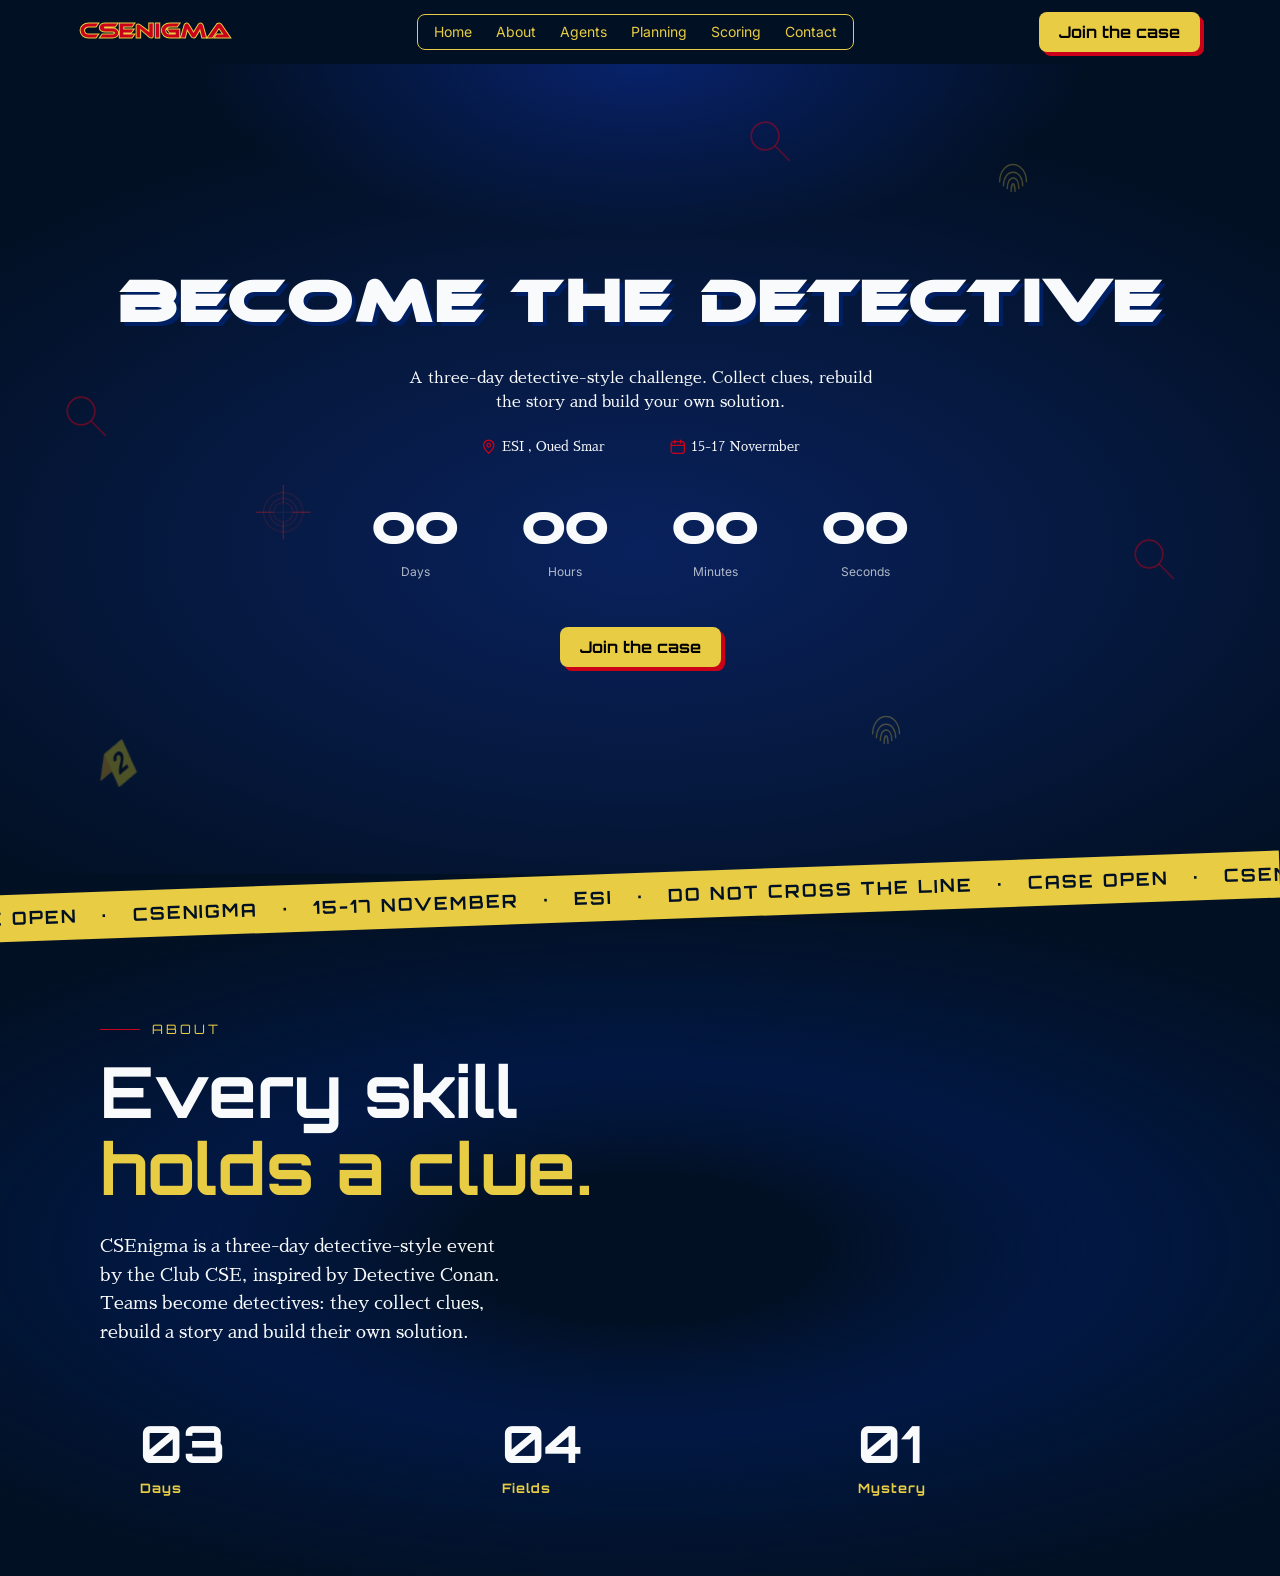
==== index.html @ 3bee9b99 "Adding Wassim Task" ====
<!DOCTYPE html>
<html lang="en">
<head>
  <meta charset="UTF-8">
  <meta name="viewport" content="width=device-width, initial-scale=1.0">
  <title>CSenigma</title>

  <!-- Google Fonts: Sawarabi Mincho (body) -->
  <link rel="preconnect" href="https://fonts.googleapis.com">
  <link rel="preconnect" href="https://fonts.gstatic.com" crossorigin>
  <link href="https://fonts.googleapis.com/css2?family=Sawarabi+Mincho&display=swap" rel="stylesheet">
  <link href="https://fonts.googleapis.com/css2?family=Inter:wght@400;500&family=Orbitron:wght@700&family=Sawarabi+Mincho&display=swap" rel="stylesheet">

  <!-- Shared base styles (owner: lead) -->
  <link rel="stylesheet" href="css/style.css">

  <!-- One CSS file per section (each person edits only their own) -->
  <link rel="stylesheet" href="css/hero.css">
  <link rel="stylesheet" href="css/about.css">
  <link rel="stylesheet" href="css/team.css">
  <link rel="stylesheet" href="css/schedule.css">
  <link rel="stylesheet" href="css/points.css">
  <link rel="stylesheet" href="css/footer.css">
</head>
<body>


 <header id="navbar">
  <a href="#hero" class="logo">CSENIGMA</a>

  <nav class="nav-links">
    <ul>
      <li><a href="#hero">Home</a></li>
      <li><a href="#about">About</a></li>
      <li><a href="#team">Agents</a></li>
      <li><a href="#schedule">Planning</a></li>
      <li><a href="#points">Scoring</a></li>
      <li><a href="#footer">Contact</a></li>
    </ul>
  </nav>

  <a href="#" class="btn-join">Join the case</a>
</header>

 
  <section id="hero">
      <img class="deco scope" src="assets/images/Scope.svg" alt="">
      <img class="deco print" src="assets/images/Print.svg" alt="">
      <img class="deco evidence" src="assets/images/evidence.svg" alt="">
      <img class="deco search" src="assets/images/Search.svg" alt="">


     <h1 class="hero-title">Become The Detective</h1>
     <p class="hero-text">A three-day detective-style challenge. Collect clues, rebuild the story and build your own solution.</p>
     <div class="hero-badges">
        <div class="badge">
          <img src="assets/images/icon-1.svg" alt="">
          <span class="badge-text">ESI , Oued Smar</span>
        </div>
        <div class="badge">
          <img src="assets/images/icon-2.svg" alt="">
          <span class="badge-text">15-17 Novermber</span>
        </div>
     </div>

        <div class="countdown" id="countdown">
            <div class="time-box">
                <span class="time-number" id="days">00</span>
                <span class="time-label">Days</span>
            </div>

            <div class="time-box">
                <span class="time-number" id="hours">00</span>
                <span class="time-label">Hours</span>
            </div>

            <div class="time-box">
                <span class="time-number" id="minutes">00</span>
                <span class="time-label">Minutes</span>
            </div>

            <div class="time-box">
                <span class="time-number" id="seconds">00</span>
                <span class="time-label">Seconds</span>
            </div>
        </div>

     <a href="#" class="btn-join">Join the case</a>

  </section>

  <!-- ===== MARQUEE BANNER ===== -->
  <div id="marquee">
  <div class="marquee-track">
    <div class="marquee-group">
      <span>Case open</span>
      <span>CSEnigma</span>
      <span>15-17 November</span>
      <span>ESI</span>
      <span>Do not cross the line</span>
      <!-- repeat this set 2 more times so the group is wider than the screen -->
    </div>

    <!-- exact copy of the group above -->
    <div class="marquee-group" aria-hidden="true">
      <span>Case open</span>
      <span>CSEnigma</span>
      <span>15-17 November</span>
      <span>ESI</span>
      <span>Do not cross the line</span>
    </div>

    <div class="marquee-group" aria-hidden="true">
      <span>Case open</span>
      <span>CSEnigma</span>
      <span>15-17 November</span>
      <span>ESI</span>
      <span>Do not cross the line</span>
    </div>
  </div>
</div>

  
  <section id="about">
  <div class="about-content">
    <div class="about-eyebrow">
      <span class="about-line"></span>
      <span class="about-tag">About</span>
    </div>

    <h2 class="about-title">
      Every skill <br>
      <span>holds a clue.</span>
    </h2>

    <p class="about-text">
      CSEnigma is a three-day detective-style event by the Club CSE, inspired by Detective Conan. Teams become detectives: they collect clues, rebuild a story and build their own solution.
    </p>
  </div>

   <img class="about-image" src="assets/images/conan-family.png" alt="Detective Conan characters">

  <div class="about-stats">
    <div class="stat">
      <span class="stat-number">03</span>
      <span class="stat-label">Days</span>
    </div>
    <div class="stat">
      <span class="stat-number">04</span>
      <span class="stat-label">Fields</span>
    </div>
    <div class="stat">
      <span class="stat-number">01</span>
      <span class="stat-label">Mystery</span>
    </div>
  </div>
</section>

  
  <section id="team"></section>

  
  <section id="schedule"></section>

  
  <section id="points"></section>

  
  <footer id="footer"></footer>

  <script src="js/countdown.js"></script>
</body>
</html>
---- css/style.css ----
@font-face {
  font-family: 'Ethnocentric';
  src: url('../assets/fonts/Ethnocentric V2.woff2') format('woff2');
  font-display: swap;
}

:root {
   --bg: #021023;
  --blue: #012063;
  --yellow: #E7CC44;
  --red: #CB0119;
  --text: #F8FAFC;
  --font-title: 'Ethnocentric', sans-serif;
  --font-body: 'Sawarabi Mincho', serif;
  --font-nav: 'Inter', sans-serif;
  --font-btn: 'Orbitron', sans-serif;
}
* { margin: 0; padding: 0; box-sizing: border-box; }
body { background: var(--bg); color: var(--text); font-family: var(--font-body); }
html { scroll-behavior: smooth; }
---- css/hero.css ----
/* hero styles */
#navbar {
  position: sticky;
  top: 0;
  z-index: 100;
  display: flex;
  justify-content: space-between;
  align-items: center;
  padding: 12px 80px;
  background: var(--bg);
}
.logo {
  font-family: var(--font-title);
  font-size: 20px;
  color: var(--red);
  -webkit-text-stroke: 1px var(--yellow);
  text-decoration: none;
}
.nav-links {
  border: 1px solid var(--yellow);
  border-radius: 8px;
  padding: 8px 4px;
}
.nav-links ul {
  display: flex;
  gap: 0px;
  list-style: none;
}
.nav-links a {
  font-family: var(--font-nav);
  color: var(--yellow);
  text-decoration: none;
  font-size: 14px;
  padding: 6px 12px;
  border-radius: 6px;

  background-image: linear-gradient(var(--yellow), var(--yellow));
  background-repeat: no-repeat;
  background-position: bottom;
  background-size: 100% 0%;

  transition: background-size 0.3s ease, color 0.3s ease;
}

.nav-links a:hover {
  background-size: 100% 100%;
  color: #000;
}
.btn-join {
  font-family: var(--font-btn);
  background: var(--yellow);
  color: #000;
  font-weight: bold;
  padding: 10px 20px;
  border-radius: 8px;
  text-decoration: none;
  box-shadow: 4px 4px 0 var(--red);
  transition: box-shadow 0.2s ease, background 0.2s ease;
}

.btn-join:hover {
  box-shadow: 2px 2px 0 var(--red);
  background: var(--red);
  color: var(--yellow);
}

#hero {
  position: relative;
  overflow: hidden;
    background:
    radial-gradient(ellipse 50% 30% at 50% 0%, rgba(10, 42, 138, 0.7), transparent 70%),
    radial-gradient(ellipse 100% 80% at 50% 60%, rgba(20, 60, 180, 0.4), transparent 70%),
    var(--bg);
  display: flex;
  min-height: 90vh;
  flex-direction: column;
  justify-content: center;
  align-items: center;
  gap: 24px;
  text-align: center;
  padding: 40px 20px;
}
.deco {
  position: absolute;
  pointer-events: none;
  z-index: 0;
}
.deco.scope {
  top: 52%;
  left: 20%;
  width: 55px;
}

.deco.search {
  top: 6%;
  left: 58%;
  width: 56px;
}

.deco.print {
  top: 11%;
  right: 19%;
  width: 47px;
}

.deco.evidence {
  top: 83%;
  left: 6.5%;
  width: 63px;
}

/* Extra marks used in the reference composition. */
#hero::before,
#hero::after {
  content: "";
  position: absolute;
  pointer-events: none;
  z-index: 0;
  background-repeat: no-repeat;
  background-size: contain;
}

#hero::before {
  top: 40%;
  left: 4.5%;
  width: 56px;
  height: 56px;
  background-image: url("../assets/images/Search.svg");
}

#hero::after {
  inset: 0;
  background-image:
    url("../assets/images/Search.svg"),
    url("../assets/images/Print.svg");
  background-size: 56px 56px, 47px 47px;
  background-position: 92% 62%, 70% 84%;
}
.hero-title {
  font-family: var(--font-title);
  font-size: clamp(28px, 5vw, 56px);
  text-transform: uppercase;
  color: var(--text);

  letter-spacing: 4px;
  text-shadow: 4px 4px 0 var(--blue);
}
.hero-text {
  max-width: 480px;
  font-size: 16px;
  line-height: 1.5;

}

.hero-badges {
  display: flex;
  gap: 64px;
}

.badge {
  display: flex;
  align-items: center;
  gap: 4px;
  font-size: 13px;
}

.badge img {
  width: 18px;
  height: 18px;
}

#countdown {
  display: flex;
  gap: 64px;
  padding: 24px;
}

.time-box {
  display: flex;
  flex-direction: column;
  align-items: center;
  gap: 4px;
}
.time-number {
  font-size: clamp(28px, 4vw, 44px);
  font-family: var(--font-title);
  color: var(--text);
}
.time-label {
  font-size: 12px;
  font-family: var(--font-nav);
  color: var(--text);
  opacity: 0.7;
}

#marquee {
  background: var(--yellow);
  transform: rotate(-2deg);
  width: 105%;
  margin-left: -5%;
  padding: 12px 0;
  overflow: hidden;
  position: relative;
  z-index: 5;
}
.marquee-track {
  display: flex;
  width: max-content;
  animation: scroll 25s linear infinite;
}
@keyframes scroll {
  from { transform: translateX(0); }
  to   { transform: translateX(-33.3333%); }
}

.marquee-group {
  display: flex;
  flex-shrink: 0;
}
.marquee-group span {
  font-family: var(--font-btn);
  font-weight: 700;
  font-size: 18px;
  text-transform: uppercase;
  letter-spacing: 2px;
  color: var(--bg);
  white-space: nowrap;
  padding-right: 24px;
}

.marquee-group span::after {
  content: "·";
  margin-left: 24px;
}

#about {
  position: relative;
  overflow: hidden;
  background:
    radial-gradient(ellipse 35% 28% at 50% 50%, var(--bg) 0%, var(--bg) 40%, transparent 100%),
    radial-gradient(ellipse 70% 55% at 50% 50%, var(--blue) 0%, transparent 100%),
    var(--bg);
  display: grid;
  grid-template-columns: minmax(0, 1.15fr) minmax(0, 0.85fr);
  align-items: start;
  gap: 24px 0;
  padding: 100px 0 80px 100px;
}
.about-eyebrow {
  display: flex;
  align-items: center;
  gap: 12px;
  margin-bottom: 16px;
}

.about-line {
  width: 40px;
  height: 1px;
  background: var(--red);
}

.about-tag {
  font-family: var(--font-btn);
  font-size: 13px;
  letter-spacing: 3px;
  text-transform: uppercase;
  color: var(--yellow);
}
.about-title {
  font-family: var(--font-btn);
  font-size: clamp(40px, 5.5vw, 80px);
  line-height: 1.1;
  color: var(--text);
  margin-bottom: 24px;
}

.about-title span {
  color: var(--yellow);
}

.about-text {
  max-width: 420px;
  font-size: 18px;
  line-height: 1.6;
}
.about-image {
  display: block;
  position: absolute;
  top: -78px;
  right: 0;
  width: 42.5%;
  max-width: 520px;
  height: auto;
}
.about-stats {
  grid-column: 1 / -1;
  display: flex;
  justify-content: space-between;
  padding-right: 30%;
  padding-left: 40px;
  margin-top: 40px;
}

.stat {
  display: flex;
  flex-direction: column;
  align-items: flex-start;
  gap: 5px;
}

.stat-number {
  font-family: var(--font-btn);
  font-weight: 700;
  font-size: clamp(32px, 4vw, 56px);
  color: var(--text);
}

.stat-label {
  font-family: var(--font-btn);
  font-weight: 700;
  font-size: 13px;
  letter-spacing: 1px;
  color: var(--yellow);
}
---- css/about.css ----
/* about styles */
---- css/schedule.css ----
/* shedule styles */
---- css/points.css ----
/* points styles */
---- css/footer.css ----
/* footer styles */
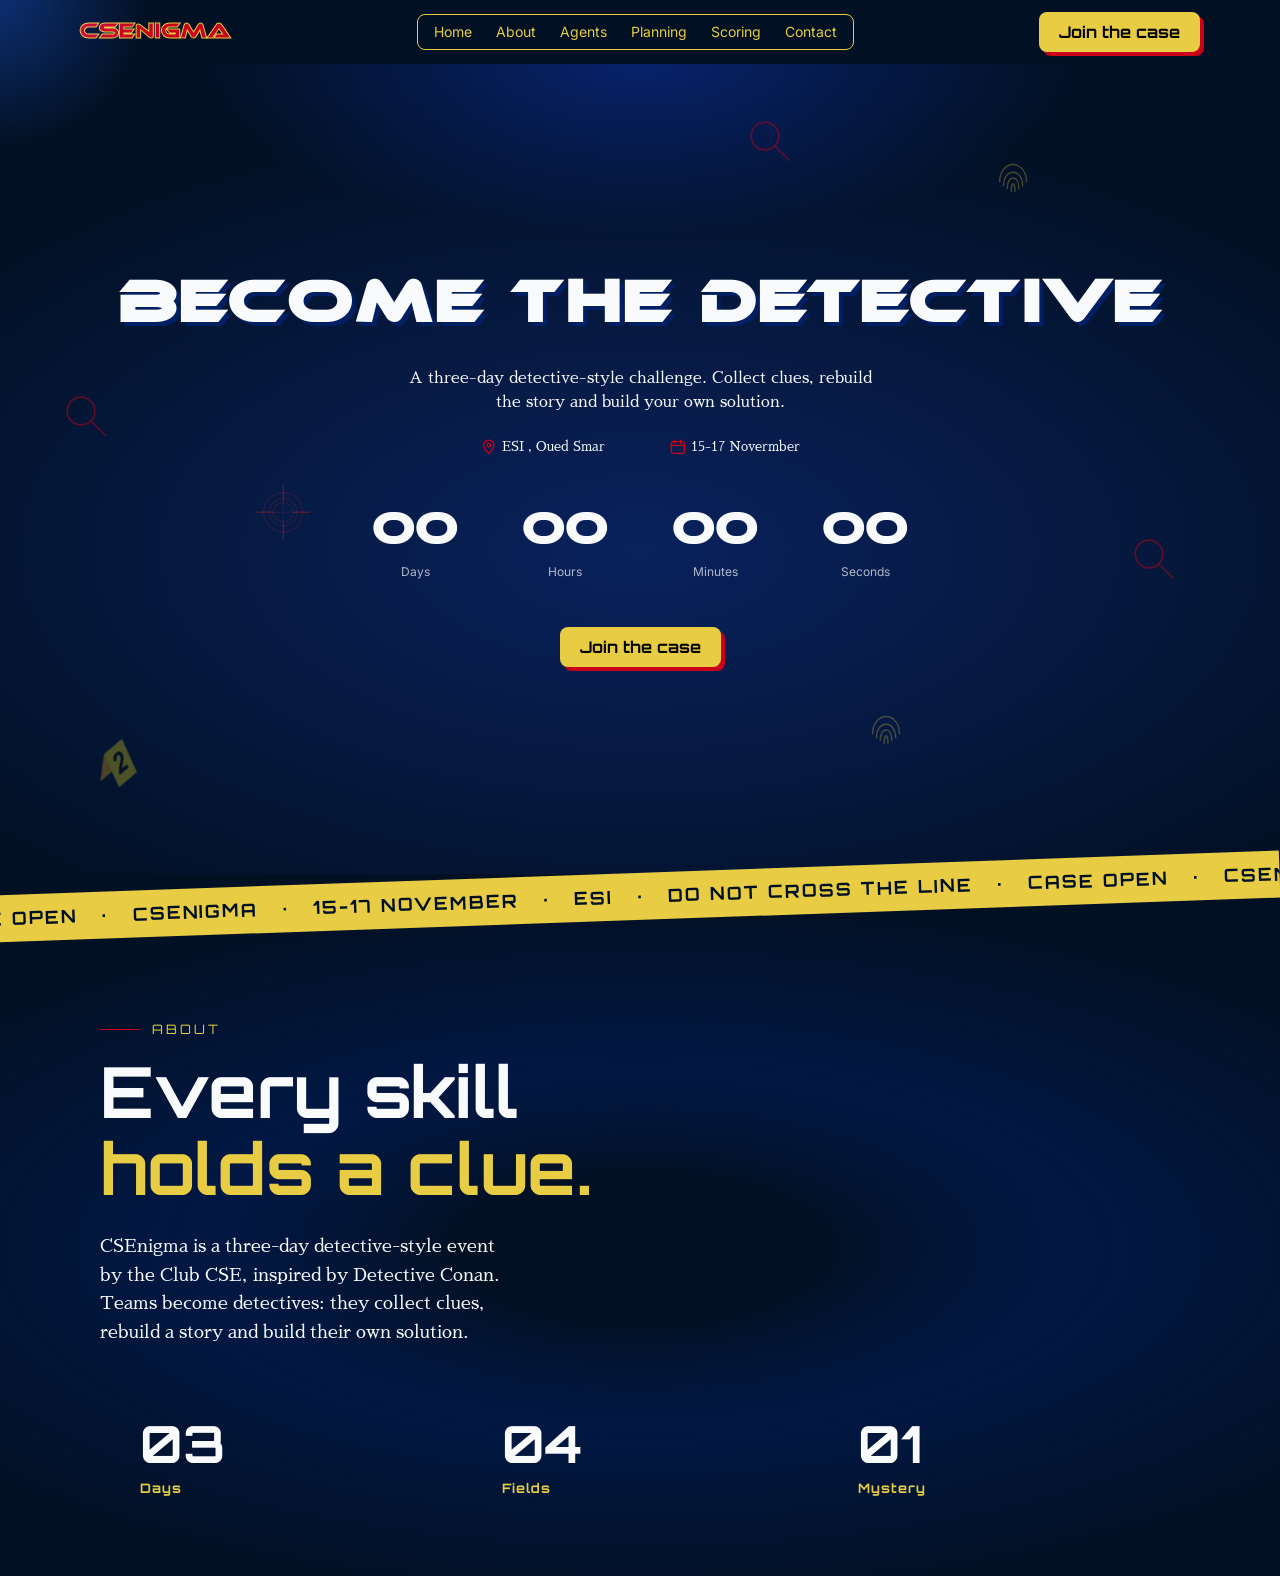
==== commit 72d6dc0b: "Adding cursor glowing" ====
--- a/index.html
+++ b/index.html
@@ -24,6 +24,7 @@
 </head>
 <body>
 
+   <div class="cursor-glow"></div>
 
  <header id="navbar">
   <a href="#hero" class="logo">CSENIGMA</a>
@@ -169,5 +170,6 @@
   <footer id="footer"></footer>
 
   <script src="js/countdown.js"></script>
+  <script src="js/cursor.js"></script>
 </body>
 </html>
--- a/css/style.css
+++ b/css/style.css
@@ -17,4 +17,17 @@
 }
 * { margin: 0; padding: 0; box-sizing: border-box; }
 body { background: var(--bg); color: var(--text); font-family: var(--font-body); }
-html { scroll-behavior: smooth; }+html { scroll-behavior: smooth; }
+.cursor-glow {
+  position: fixed;
+  top: 0;
+  left: 0;
+  width: 300px;
+  height: 300px;
+  border-radius: 50%;
+  background: radial-gradient(circle, rgba(30, 92, 255, 0.35), transparent 70%);
+  pointer-events: none;
+  transform: translate(-50%, -50%);
+  z-index: 9999;
+  mix-blend-mode: screen;
+}
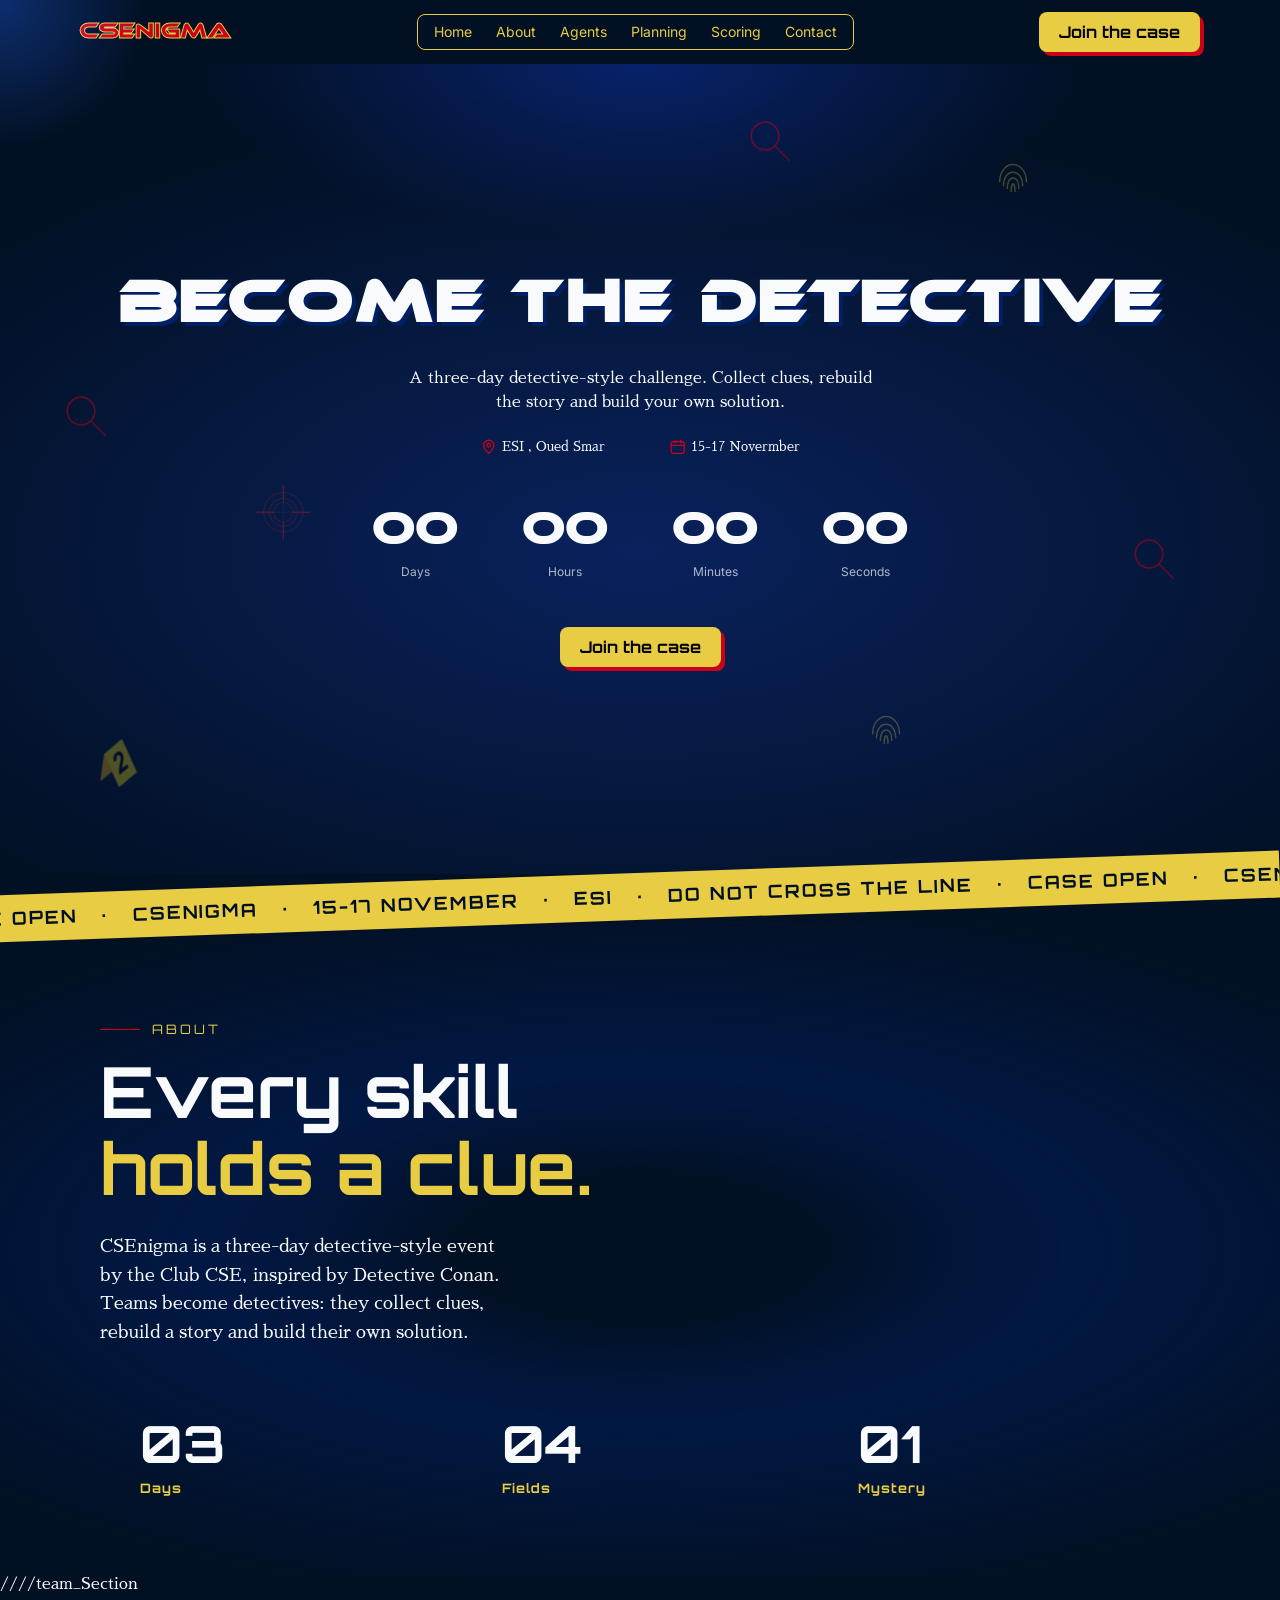
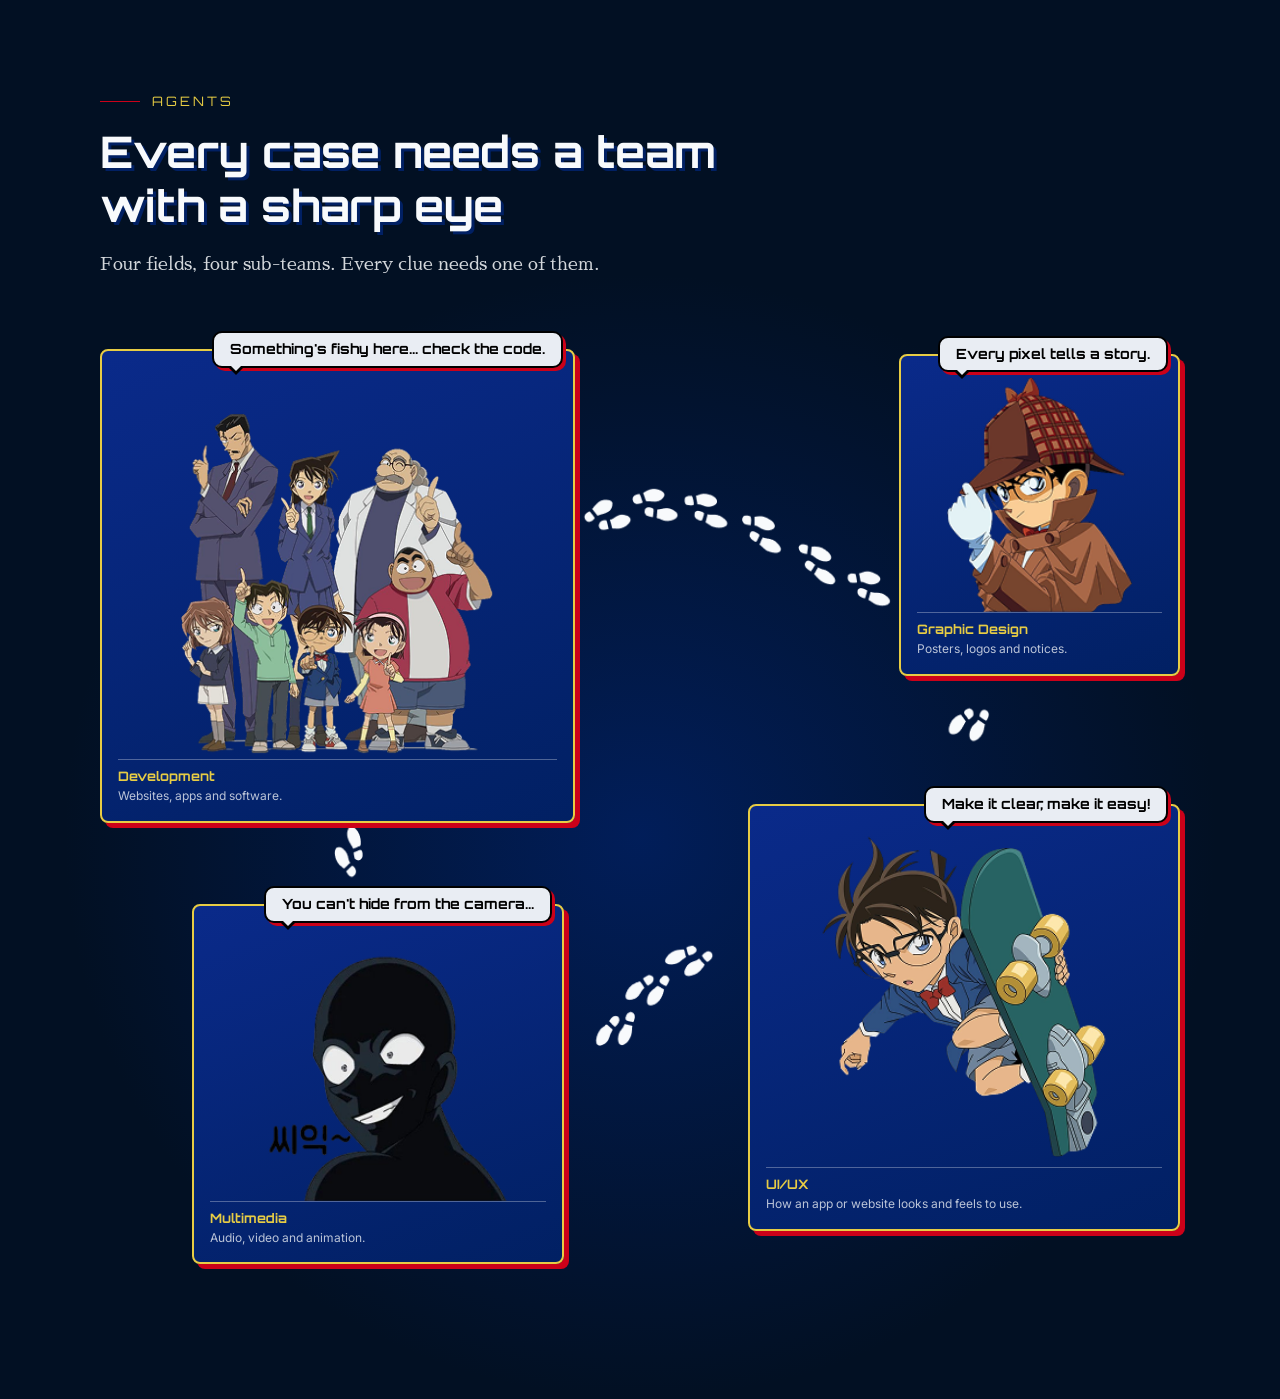
==== commit 72da043f: "Add team section with agent cards and related images" ====
--- a/index.html
+++ b/index.html
@@ -157,10 +157,52 @@
   </div>
 </section>
 
-  
-  <section id="team"></section>
-
-  
+ ////team_Section 
+ <section id="team">
+  <div class="team-inner">
+    <div class="team-head">
+      <div class="team-eyebrow">
+        <span class="team-line"></span>
+        <span class="team-tag">Agents</span>
+      </div>
+      <h2 class="team-title">Every case needs a team<br>with a sharp eye</h2>
+      <p class="team-sub">Four fields, four sub-teams. Every clue needs one of them.</p>
+    </div>
+
+    <div class="team-board">
+      <img class="team-steps" src="assets/images/footSteps_Bg.png" alt="">
+
+      <article class="agent-card agent-dev">
+        <p class="agent-bubble">Something's fishy here... check the code.</p>
+        <div class="agent-art"><img src="assets/images/Develepment.png" alt="Development team"></div>
+        <h3 class="agent-name">Development</h3>
+        <p class="agent-desc">Websites, apps and software.</p>
+      </article>
+
+      <article class="agent-card agent-design">
+        <p class="agent-bubble">Every pixel tells a story.</p>
+        <div class="agent-art"><img src="assets/images/Graphic_Design.png" alt="Graphic design team"></div>
+        <h3 class="agent-name">Graphic Design</h3>
+        <p class="agent-desc">Posters, logos and notices.</p>
+      </article>
+
+      <article class="agent-card agent-uiux">
+        <p class="agent-bubble">Make it clear, make it easy!</p>
+        <div class="agent-art"><img src="assets/images/UIUX_png.png" alt="UI/UX team"></div>
+        <h3 class="agent-name">UI/UX</h3>
+        <p class="agent-desc">How an app or website looks and feels to use.</p>
+      </article>
+
+      <article class="agent-card agent-media">
+        <p class="agent-bubble">You can't hide from the camera...</p>
+        <div class="agent-art"><img src="assets/images/Multimedia.png" alt="Multimedia team"></div>
+        <h3 class="agent-name">Multimedia</h3>
+        <p class="agent-desc">Audio, video and animation.</p>
+      </article>
+    </div>
+  </div>
+ </section>
+
   <section id="schedule"></section>
 
   
--- a/css/team.css
+++ b/css/team.css
@@ -0,0 +1,205 @@
+/* ============================================
+   TEAM / AGENTS SECTION
+   ============================================ */
+
+#team {
+  position: relative;
+  overflow: hidden;
+  padding: 100px 100px 120px; /* same left padding as the About section */
+  background:
+    radial-gradient(ellipse 45% 40% at 50% 60%, rgba(1, 32, 99, 0.85), transparent 100%),
+    var(--bg);
+}
+
+.team-inner {
+  width: 100%;
+  max-width: none;
+  margin: 0;
+}
+
+/* ---------- Heading ---------- */
+.team-head {
+  margin-bottom: 56px;
+  text-align: left;
+}
+
+.team-eyebrow {
+  display: flex;
+  align-items: center;
+  gap: 12px;
+  margin-bottom: 16px;
+}
+
+.team-line {
+  width: 40px;
+  height: 1px;
+  background: var(--red);
+}
+
+.team-tag {
+  font-family: var(--font-btn);
+  font-size: 13px;
+  letter-spacing: 3px;
+  text-transform: uppercase;
+  color: var(--yellow);
+}
+
+.team-title {
+  font-family: var(--font-btn);
+  font-size: clamp(26px, 3.4vw, 44px);
+  line-height: 1.25;
+  color: var(--text);
+  text-shadow: 3px 3px 0 var(--blue);
+  margin-bottom: 20px;
+}
+
+.team-sub {
+  font-size: 18px;
+  opacity: 0.85;
+}
+
+/* ---------- Board ---------- */
+.team-board {
+  position: relative;
+  width: 100%;
+  max-width: 1100px;
+  margin: 0 auto;
+  aspect-ratio: 535 / 470;
+}
+
+/* footprints image sits behind the cards */
+.team-steps {
+  position: absolute;
+  left: 21.5%;
+  top: 16%;
+  width: 61%;
+  height: auto;
+  pointer-events: none;
+  z-index: 0;
+}
+
+/* ---------- Card ---------- */
+.agent-card {
+  position: absolute;
+  z-index: 1;
+  display: flex;
+  flex-direction: column;
+  padding: 14px 16px 16px;
+  text-align: left;
+  background: linear-gradient(160deg, #0a2a8a 0%, var(--blue) 100%);
+  border: 2px solid var(--yellow);
+  border-radius: 8px;
+  box-shadow: 5px 5px 0 var(--red);
+  transition: transform 0.25s ease, box-shadow 0.25s ease;
+}
+
+.agent-card:hover {
+  transform: translate(2px, 2px);
+  box-shadow: 3px 3px 0 var(--red);
+}
+
+/* image area with the thin line under it */
+.agent-art {
+  position: relative;
+  flex: 1;
+  min-height: 0;
+  margin-top: 8px;
+  margin-bottom: 8px;
+  border-bottom: 1px solid rgba(255, 255, 255, 0.3);
+}
+
+.agent-art img {
+  position: absolute;
+  inset: 0;
+  width: 100%;
+  height: 100%;
+  object-fit: contain;
+}
+
+.agent-name {
+  font-family: var(--font-btn);
+  font-size: 13px;
+  color: var(--yellow);
+  margin-bottom: 4px;
+}
+
+.agent-desc {
+  font-family: var(--font-nav);
+  font-size: 12px;
+  color: var(--text);
+  opacity: 0.75;
+  line-height: 1.4;
+}
+
+/* ---------- Speech bubble ---------- */
+.agent-bubble {
+  position: absolute;
+  top: -20px;
+  right: 10px;
+  z-index: 2;
+  padding: 8px 16px;
+  background: #e9edf3;
+  color: #000;
+  font-family: var(--font-btn);   /* Orbitron, same as the reference */
+  font-weight: 700;
+  font-size: 14px;
+  line-height: 1.2;
+  white-space: nowrap;
+  border: 2px solid #000;
+  border-radius: 10px;
+  box-shadow: 3px 3px 0 var(--red);
+}
+
+.agent-bubble::after {
+  content: "";
+  position: absolute;
+  bottom: -9px;
+  left: 14px;
+  border: 8px solid transparent;
+  border-top-color: #000;         /* black outline for the tail */
+  border-bottom: 0;
+}
+
+.agent-bubble::before {
+  content: "";
+  position: absolute;
+  bottom: -5px;
+  left: 16px;
+  z-index: 1;
+  border: 6px solid transparent;
+  border-top-color: #e9edf3;      /* light fill on top of the outline */
+  border-bottom: 0;
+}
+
+/* ---------- Positions (same layout as the design) ---------- */
+.agent-dev    { left: 0;    top: 2%;    width: 44%;   height: 50%; }
+.agent-design { left: 74%;  top: 2.5%;  width: 26%;   height: 34%; }
+.agent-uiux   { left: 60%;  top: 50%;   width: 40%;   height: 45%; }
+.agent-media  { left: 8.5%; top: 60.5%; width: 34.5%; height: 38%; }
+
+/* ---------- Mobile: stack the cards ---------- */
+@media (max-width: 900px) {
+  #team {
+    padding: 70px 24px 80px;
+  }
+
+  .team-board {
+    aspect-ratio: auto;
+    display: flex;
+    flex-direction: column;
+    gap: 44px;
+  }
+
+  .team-steps {
+    display: none;
+  }
+
+  .agent-card {
+    position: relative;
+    inset: auto;
+    width: 100%;
+    max-width: 380px;
+    height: 340px;
+    margin: 0 auto;
+  }
+}
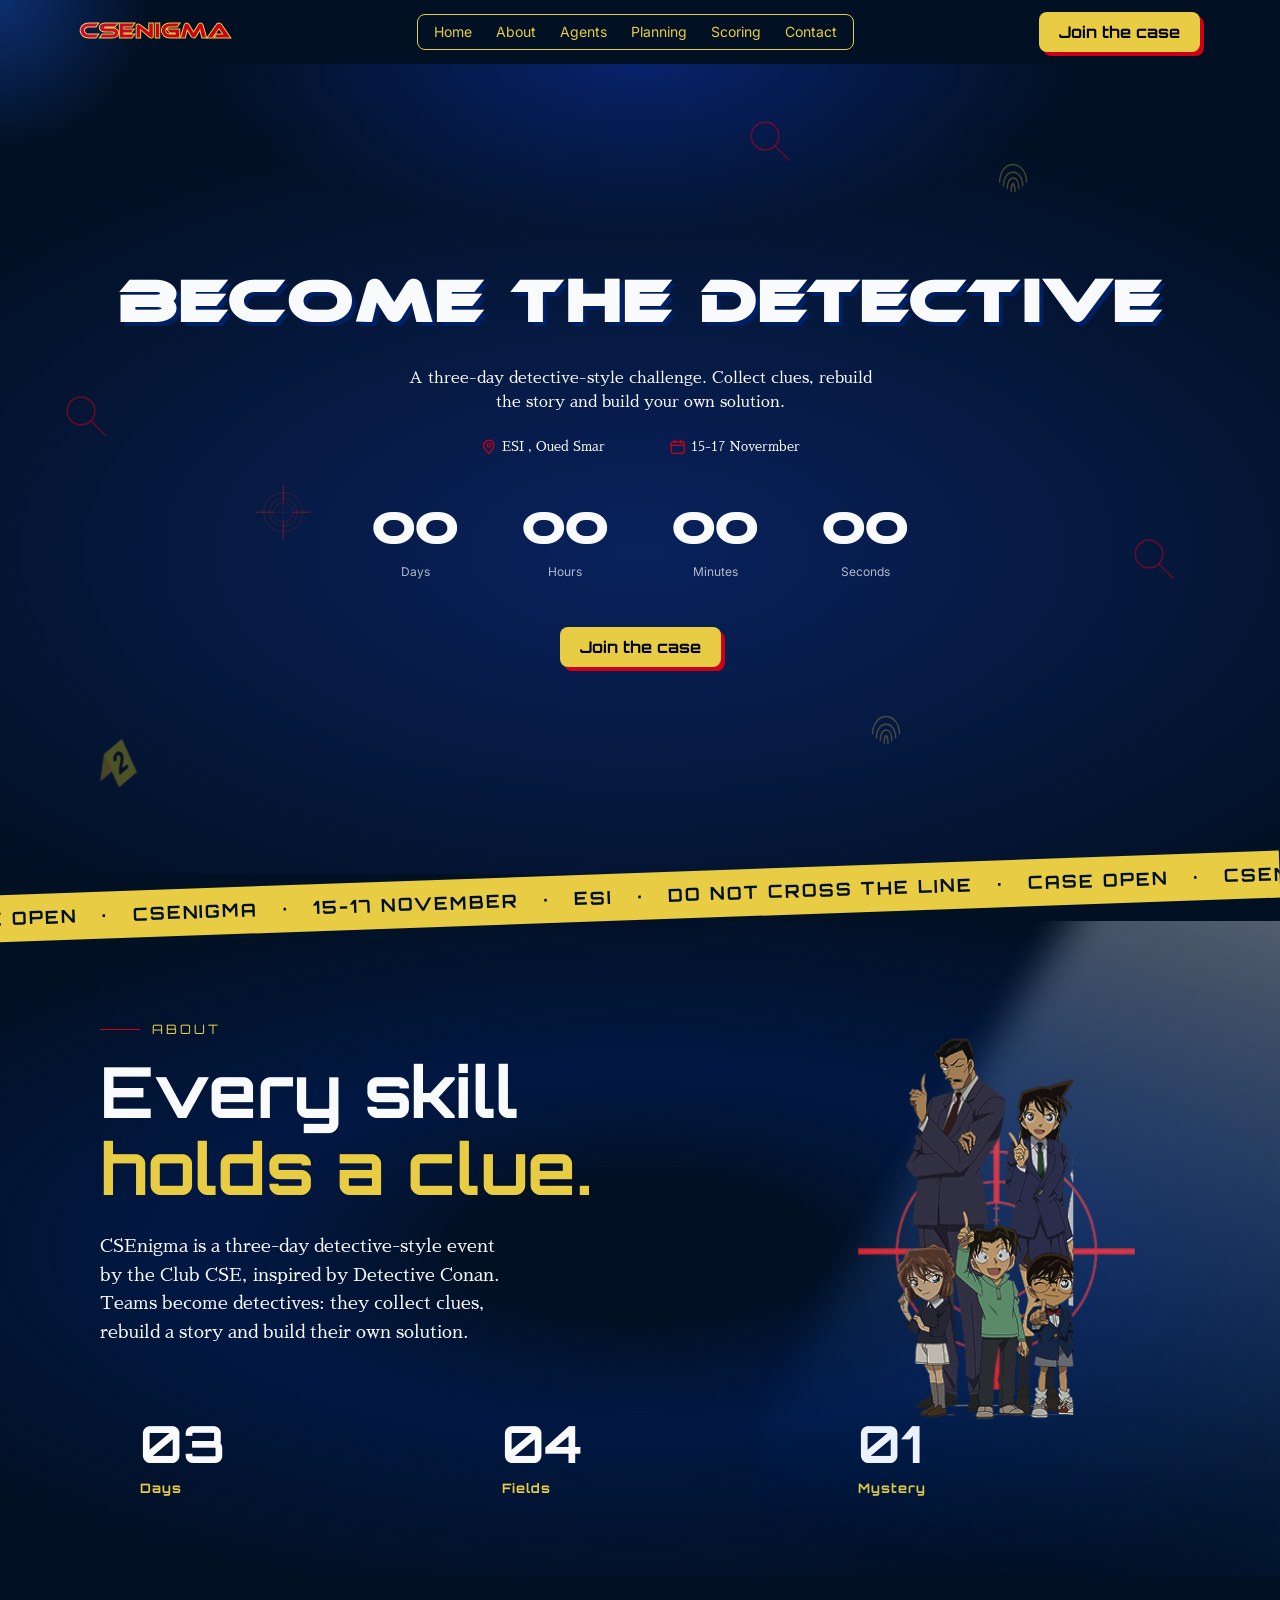
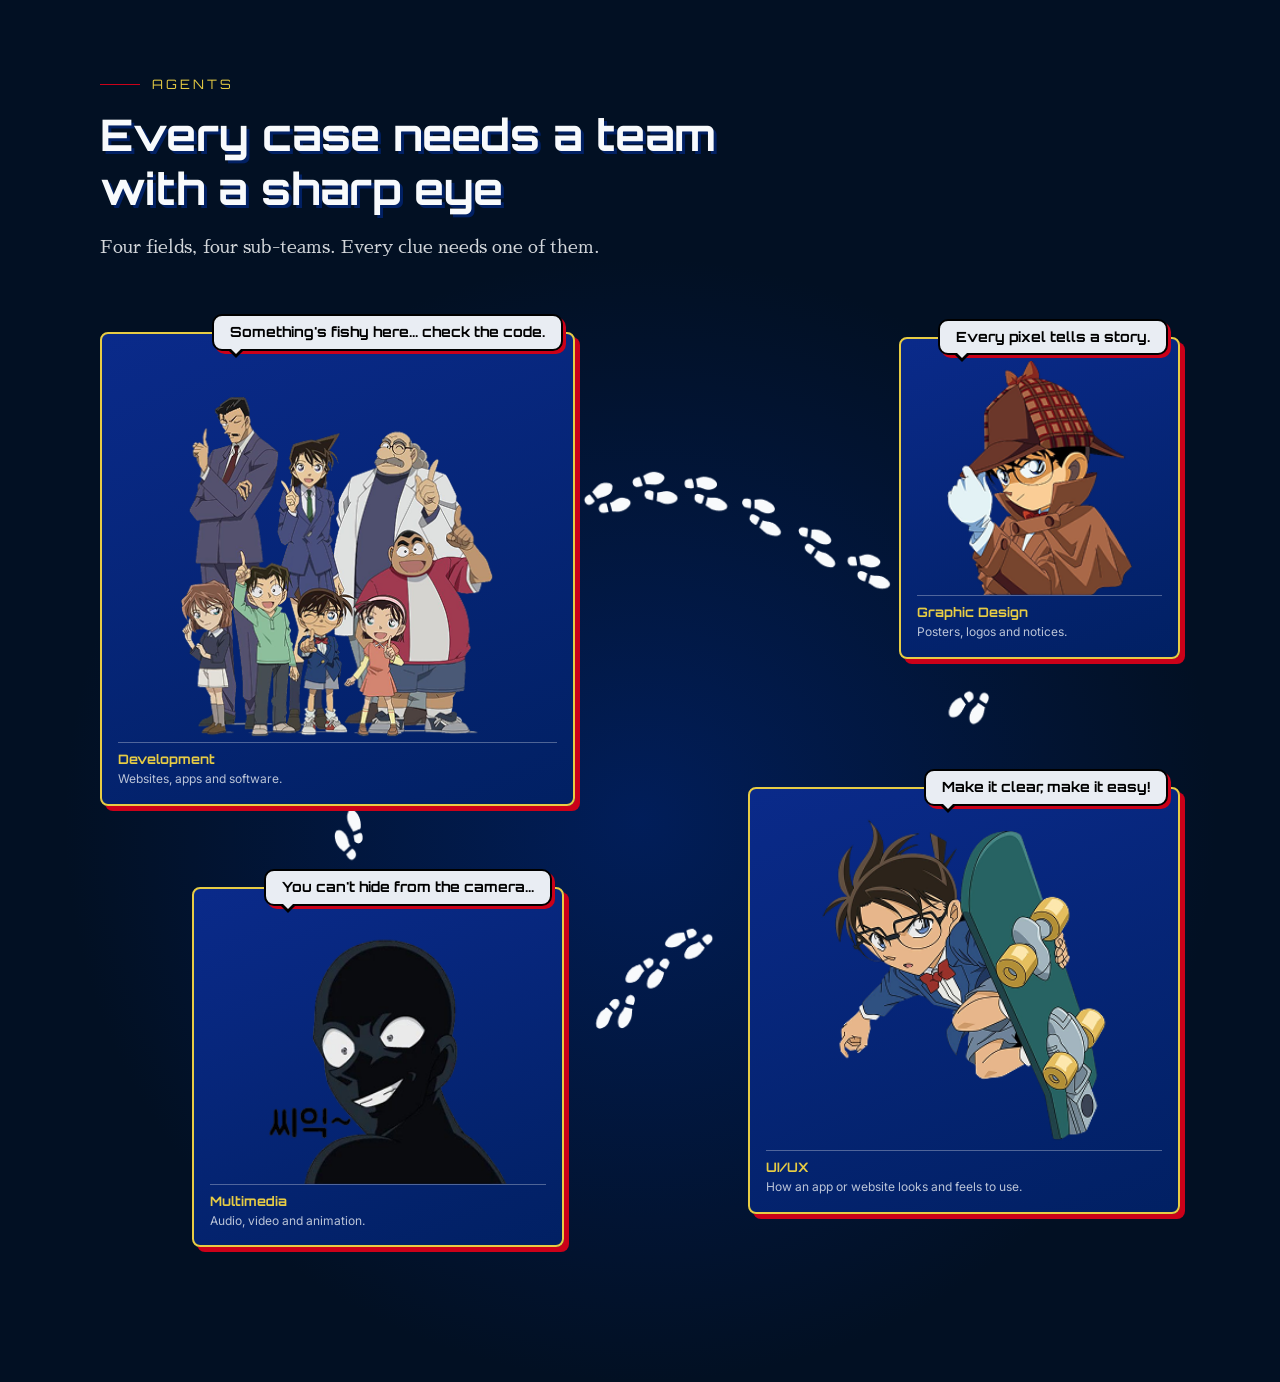
==== commit dd48c8ca: "team" ====
--- a/index.html
+++ b/index.html
@@ -139,7 +139,7 @@
     </p>
   </div>
 
-   <img class="about-image" src="assets/images/conan-family.png" alt="Detective Conan characters">
+<img class="about-image" src="/assets/images/Conan-family.png" alt="Detective Conan characters">
 
   <div class="about-stats">
     <div class="stat">
@@ -157,8 +157,8 @@
   </div>
 </section>
 
- ////team_Section 
- <section id="team">
+
+<section id="team">
   <div class="team-inner">
     <div class="team-head">
       <div class="team-eyebrow">
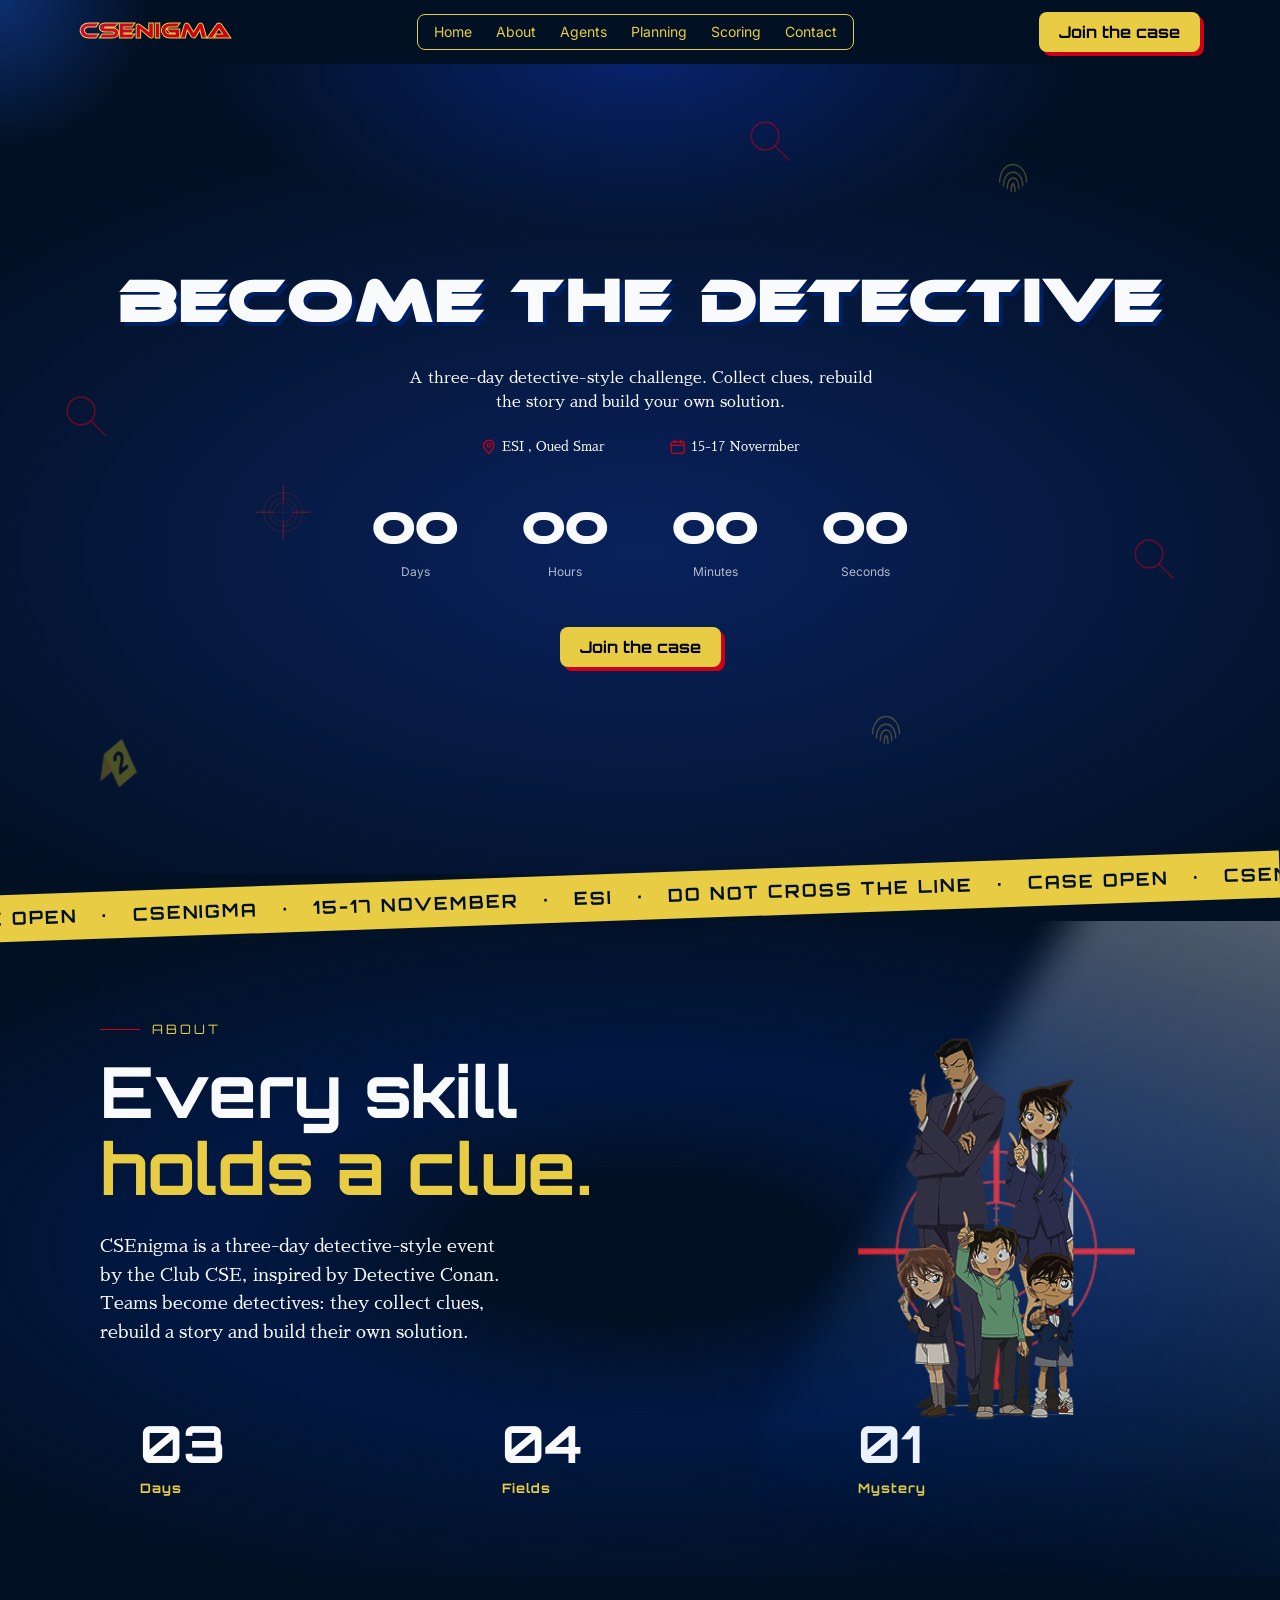
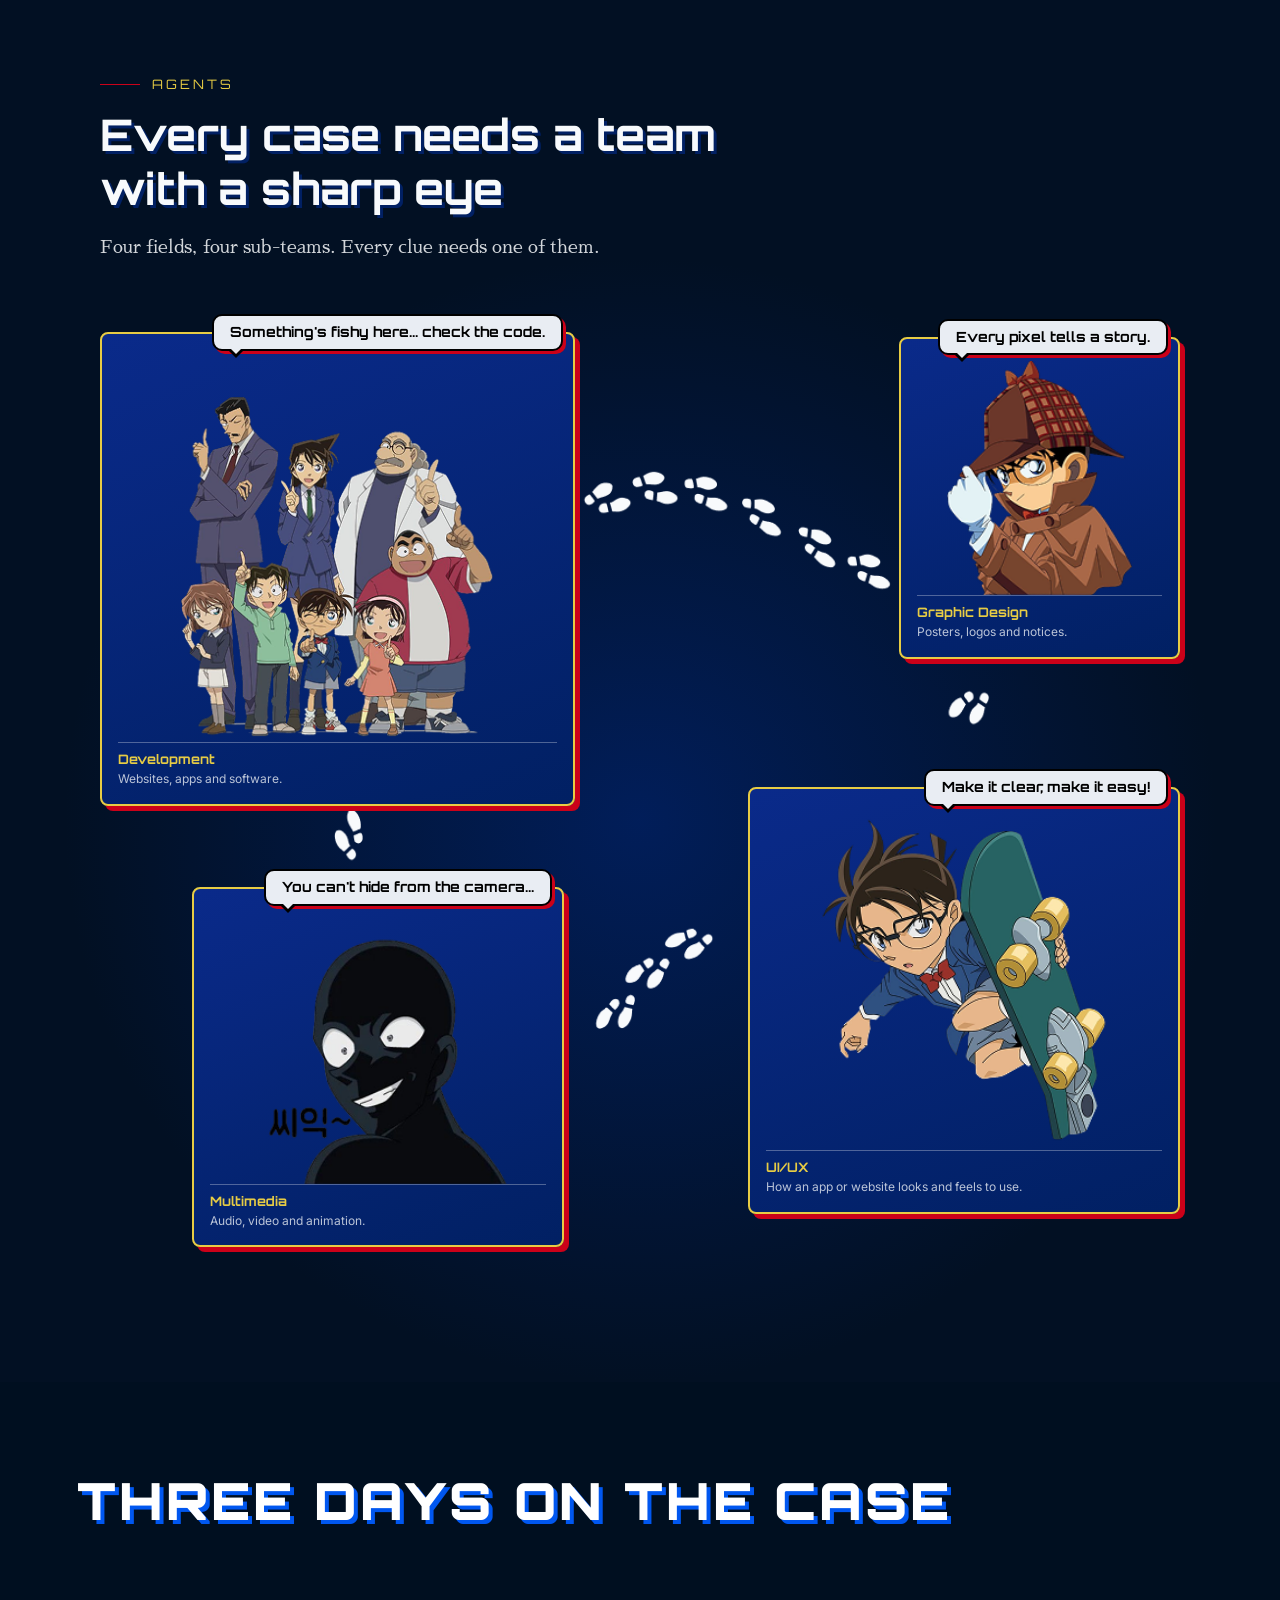
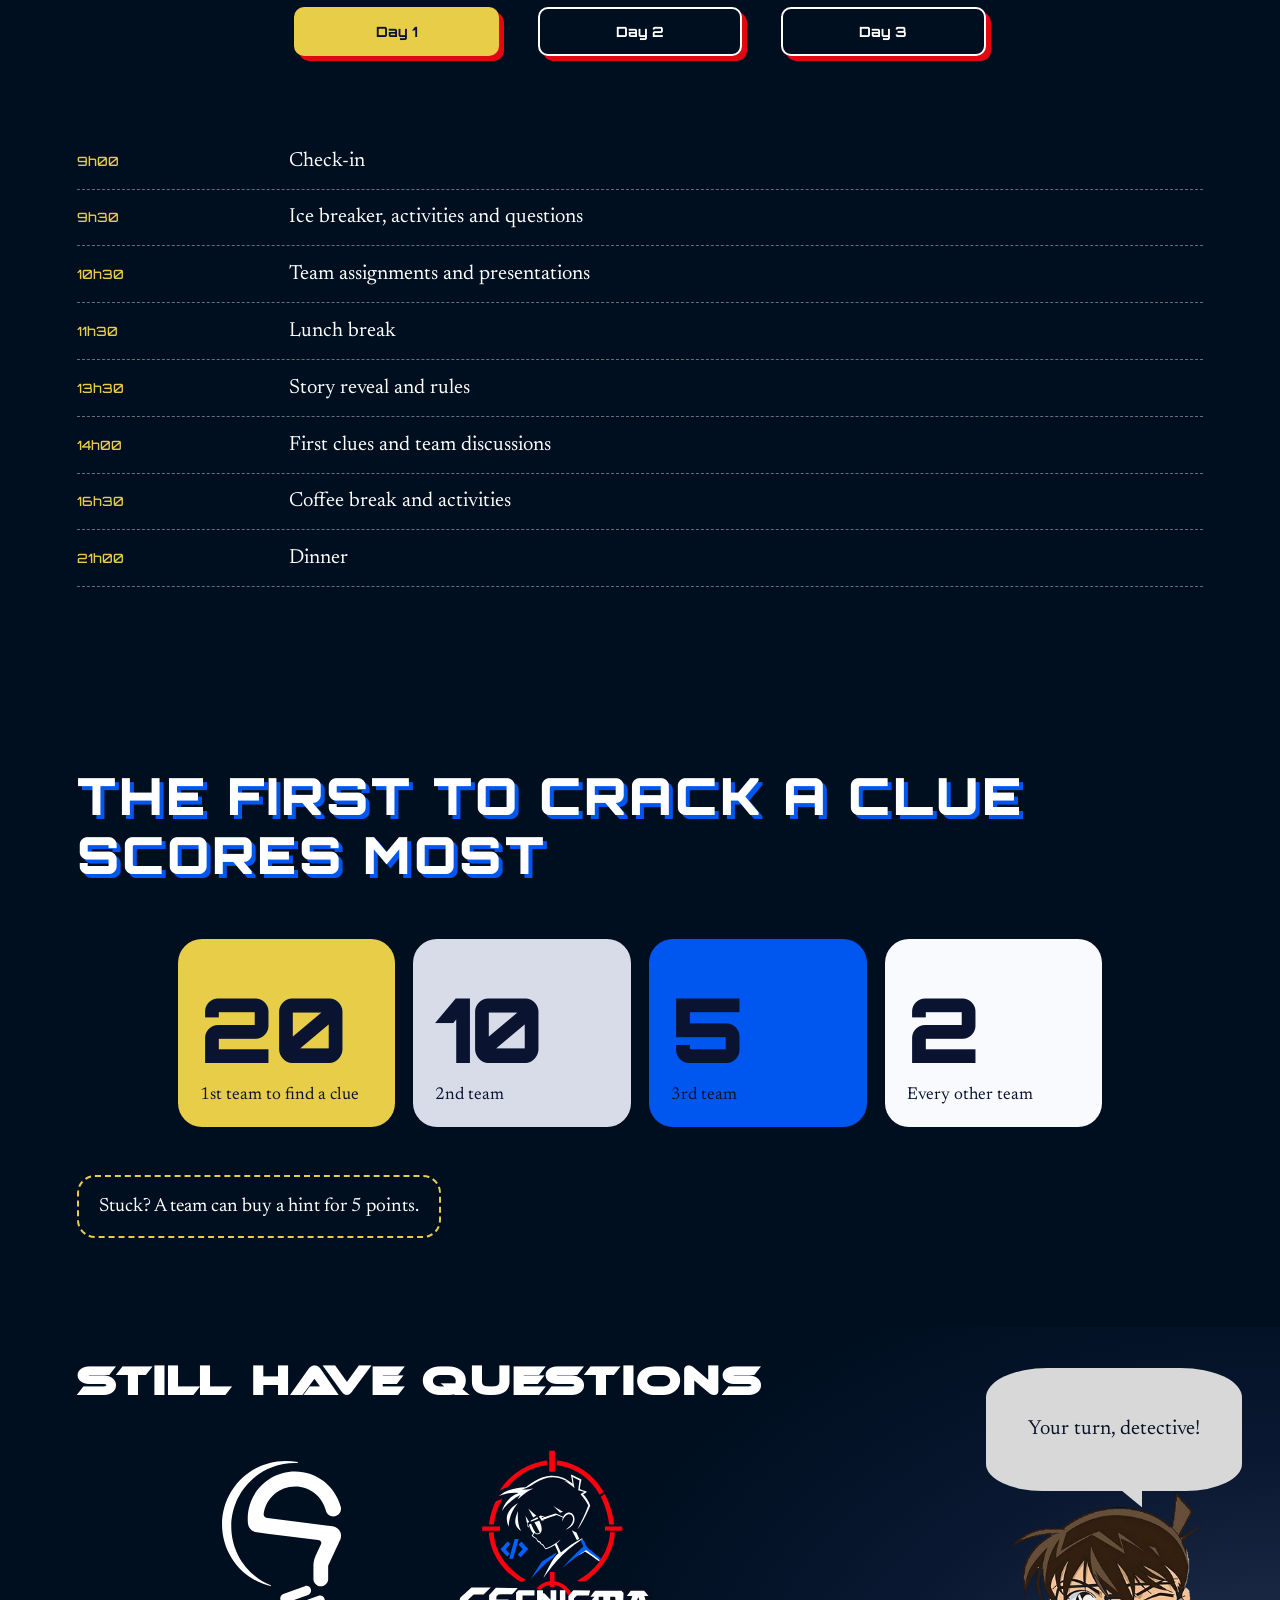
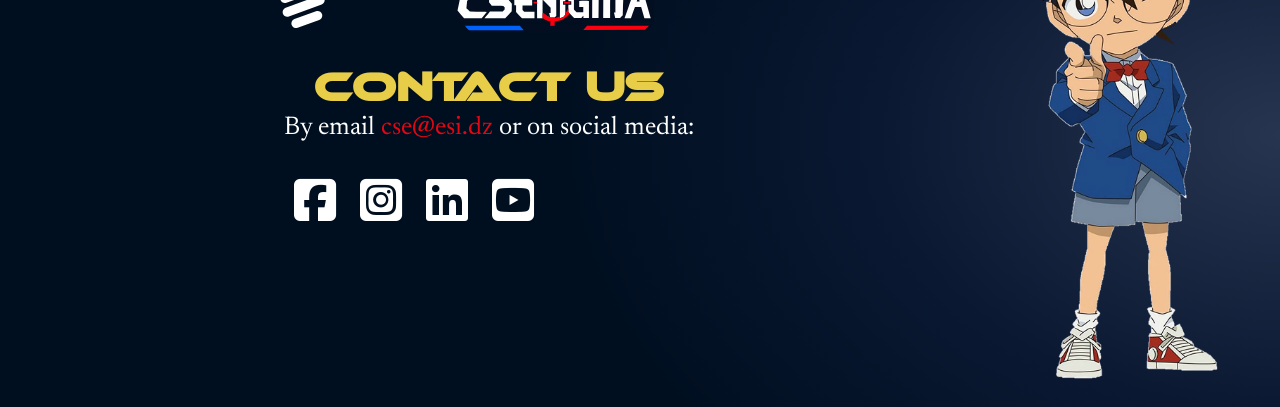
==== commit 646e188d: "adding Maissa work" ====
--- a/index.html
+++ b/index.html
@@ -10,6 +10,8 @@
   <link rel="preconnect" href="https://fonts.gstatic.com" crossorigin>
   <link href="https://fonts.googleapis.com/css2?family=Sawarabi+Mincho&display=swap" rel="stylesheet">
   <link href="https://fonts.googleapis.com/css2?family=Inter:wght@400;500&family=Orbitron:wght@700&family=Sawarabi+Mincho&display=swap" rel="stylesheet">
+  <link href="https://fonts.googleapis.com/css2?family=Orbitron:wght@500;700;900&family=Newsreader:wght@400;500&display=swap" rel="stylesheet">
+  <link rel="stylesheet" href="https://cdnjs.cloudflare.com/ajax/libs/font-awesome/6.5.1/css/all.min.css">
 
   <!-- Shared base styles (owner: lead) -->
   <link rel="stylesheet" href="css/style.css">
@@ -203,15 +205,69 @@
   </div>
  </section>
 
-  <section id="schedule"></section>
+  <section id="schedule" class="case-schedule">
+    <h2>Three days on the case</h2>
+    <div class="case-tabs" role="tablist" aria-label="Event schedule">
+      <button class="case-tab active" type="button" role="tab" aria-selected="true" aria-controls="day-1" data-day="day-1">Day 1</button>
+      <button class="case-tab" type="button" role="tab" aria-selected="false" aria-controls="day-2" data-day="day-2">Day 2</button>
+      <button class="case-tab" type="button" role="tab" aria-selected="false" aria-controls="day-3" data-day="day-3">Day 3</button>
+    </div>
+    <ul class="case-day active" id="day-1" role="tabpanel">
+      <li><time>9h00</time><span>Check-in</span></li>
+      <li><time>9h30</time><span>Ice breaker, activities and questions</span></li>
+      <li><time>10h30</time><span>Team assignments and presentations</span></li>
+      <li><time>11h30</time><span>Lunch break</span></li>
+      <li><time>13h30</time><span>Story reveal and rules</span></li>
+      <li><time>14h00</time><span>First clues and team discussions</span></li>
+      <li><time>16h30</time><span>Coffee break and activities</span></li>
+      <li><time>21h00</time><span>Dinner</span></li>
+    </ul>
+    <ul class="case-day" id="day-2" role="tabpanel" hidden></ul>
+    <ul class="case-day" id="day-3" role="tabpanel" hidden></ul>
+  </section>
 
   
-  <section id="points"></section>
+  <section id="points" class="case-scores">
+    <h2>The first to crack a clue scores most</h2>
+    <div class="score-cards">
+      <div class="score-card score-first"><b>20</b><span>1st team to find a clue</span></div>
+      <div class="score-card score-second"><b>10</b><span>2nd team</span></div>
+      <div class="score-card score-third"><b>5</b><span>3rd team</span></div>
+      <div class="score-card score-other"><b>2</b><span>Every other team</span></div>
+    </div>
+    <p class="score-hint">Stuck? A team can buy a hint for 5 points.</p>
+  </section>
 
   
-  <footer id="footer"></footer>
+  <footer id="footer" class="case-contact">
+    <h2>Still have questions</h2>
+    <div class="contact-logos">
+      <img src="assets/images/logo-bulb.svg" alt="Club CSE" onerror="this.style.display='none'">
+      <img src="assets/images/csenigma-logo.svg" alt="CSEnigma" onerror="this.style.display='none'">
+    </div>
+    <h3>Contact us</h3>
+    <p>By email <a href="mailto:cse@esi.dz">cse@esi.dz</a> or on social media:</p>
+    <div class="case-social">
+      <a href="#" aria-label="Facebook"><i class="fa-brands fa-square-facebook"></i></a>
+      <a href="#" aria-label="Instagram"><i class="fa-brands fa-square-instagram"></i></a>
+      <a href="#" aria-label="LinkedIn"><i class="fa-brands fa-linkedin"></i></a>
+      <a href="#" aria-label="YouTube"><i class="fa-brands fa-square-youtube"></i></a>
+    </div>
+    <div class="case-action">
+      <div class="case-bubble">Your turn, detective!</div>
+      <img class="case-mascot" src="assets/images/mascot.png" alt="" onerror="this.style.display='none'">
+    </div>
+  </footer>
 
   <script src="js/countdown.js"></script>
   <script src="js/cursor.js"></script>
+  <script>
+    document.querySelectorAll('.case-tab').forEach(function(tab){tab.addEventListener('click',function(){
+      document.querySelectorAll('.case-tab').forEach(function(button){button.classList.remove('active');button.setAttribute('aria-selected','false')});
+      document.querySelectorAll('.case-day').forEach(function(day){day.classList.remove('active');day.hidden=true});
+      tab.classList.add('active');tab.setAttribute('aria-selected','true');
+      var panel=document.getElementById(tab.dataset.day);panel.hidden=false;panel.classList.add('active');
+    })});
+  </script>
 </body>
 </html>
--- a/css/schedule.css
+++ b/css/schedule.css
@@ -1 +1,10 @@
-/* shedule styles */+/* Schedule section */
+.case-schedule{position:relative;overflow:hidden;padding:clamp(48px,7vw,110px) clamp(20px,6vw,115px);color:#fff;background:#000f20}
+.case-schedule h2{font:900 clamp(26px,4vw,64px)/1.15 Orbitron,sans-serif;text-transform:uppercase;letter-spacing:.06em;text-shadow:4px 4px #0057f0}
+.case-tabs{display:flex;justify-content:center;gap:clamp(12px,3vw,50px);margin:clamp(36px,6vw,80px) 0}
+.case-tab{width:clamp(90px,16vw,240px);padding:14px 8px;color:#fff;background:#000f20;border:2px solid #fff;border-radius:10px;box-shadow:5px 5px #e30613;font:700 clamp(12px,1.1vw,18px) Orbitron,sans-serif;cursor:pointer}
+.case-tab.active{background:#e8cd48;border-color:#e8cd48;color:#0a1330}
+.case-day{display:none;list-style:none;width:min(1150px,100%);margin:auto}
+.case-day.active{display:block}
+.case-day li{display:flex;gap:20px;align-items:center;padding:clamp(12px,1.4vw,22px) 0;border-bottom:1.5px dashed #ffffff66;font:clamp(16px,1.6vw,26px) Newsreader,serif}
+.case-day time{flex:0 0 clamp(85px,15vw,240px);color:#e8cd48;font:500 clamp(12px,1vw,17px) Orbitron,sans-serif}
--- a/css/points.css
+++ b/css/points.css
@@ -1 +1,9 @@
-/* points styles */+/* Scoring section */
+.case-scores{position:relative;overflow:hidden;padding:clamp(48px,7vw,110px) clamp(20px,6vw,115px);color:#fff;background:#000f20}
+.case-scores h2{font:900 clamp(26px,4vw,64px)/1.15 Orbitron,sans-serif;text-transform:uppercase;letter-spacing:.06em;text-shadow:4px 4px #0057f0}
+.score-cards{display:flex;justify-content:center;flex-wrap:wrap;gap:18px;margin:55px 0 0}
+.score-card{width:clamp(135px,17vw,240px);aspect-ratio:1.16;padding:22px;display:flex;flex-direction:column;justify-content:flex-end;border-radius:24px;color:#0a1330}
+.score-card b{font:900 clamp(54px,7vw,100px)/1 Orbitron,sans-serif;margin-bottom:12px}
+.score-card span{font:clamp(14px,1.35vw,21px)/1.1 Newsreader,serif}
+.score-first{background:#e8cd48}.score-second{background:#d8dce8}.score-third{background:#0057f0}.score-other{background:#f8fafd}
+.score-hint{display:inline-block;margin-top:48px;padding:20px;border:2px dashed #e8cd48;border-radius:18px;font:clamp(16px,1.5vw,24px) Newsreader,serif}
--- a/css/footer.css
+++ b/css/footer.css
@@ -1 +1,16 @@
-/* footer styles */+/* Contact section */
+.case-contact{position:relative;overflow:hidden;min-height:680px;padding:36px clamp(20px,6vw,115px) 70px;color:#fff;background:radial-gradient(ellipse 70% 90% at 100% 60%,#273550 0%,#0a1832 45%,#000f20 80%)}
+.case-contact h2{font-family:var(--font-title);font-size:clamp(22px,3vw,48px);line-height:1.15;text-transform:uppercase;letter-spacing:.06em}
+.contact-logos{display:flex;align-items:center;gap:60px;margin:35px 0 20px 8vw}
+.contact-logos img{height:clamp(90px,16vw,240px);width:auto}
+.case-contact h3,.case-contact>p{width:min(620px,100%);margin-left:8vw;text-align:center}
+.case-contact h3{font-family:var(--font-title);font-size:clamp(24px,3vw,44px);color:#e8cd48;text-transform:uppercase;margin-top:20px}
+.case-contact>p{font:clamp(17px,2vw,28px) Newsreader,serif}
+.case-contact>p a{color:#e30613;text-decoration:none}
+.case-social{display:flex;gap:24px;margin:35px 0 0 17vw}
+.case-social a{color:#fff;font-size:48px}
+.case-action{position:absolute;right:3%;top:6%;bottom:0;display:flex;flex-direction:column;align-items:center;justify-content:flex-start;gap:0}
+.case-bubble{position:relative;z-index:1;width:clamp(200px,20vw,270px);padding:clamp(25px,4vw,48px) 16px;background:#d8d8d8;color:#071326;border-radius:24% 24% 22% 22%;text-align:center;font:400 clamp(16px,1.6vw,25px)/1.3 Newsreader,serif;text-transform:none;white-space:nowrap}
+.case-bubble::after{content:"";position:absolute;left:48%;bottom:-17px;width:34px;height:28px;background:inherit;clip-path:polygon(0 0,100% 0,100% 100%)}
+.case-mascot{display:block;width:auto;height:calc(100% - 150px);max-width:clamp(190px,21vw,290px);object-fit:contain;object-position:top center;margin-top:0}
+@media(max-width:700px){.contact-logos{justify-content:center;margin-left:0}.case-contact h3,.case-contact>p{margin-left:0}.case-social{justify-content:center;margin-left:0}.case-action{right:8px;top:30px;bottom:0;gap:0;z-index:1}.case-bubble{width:clamp(150px,40vw,200px);padding:18px 8px;font-size:clamp(13px,3.5vw,16px)}.case-mascot{height:calc(100% - 115px);max-width:clamp(120px,35vw,180px);opacity:1}.case-contact{padding-bottom:270px}}
